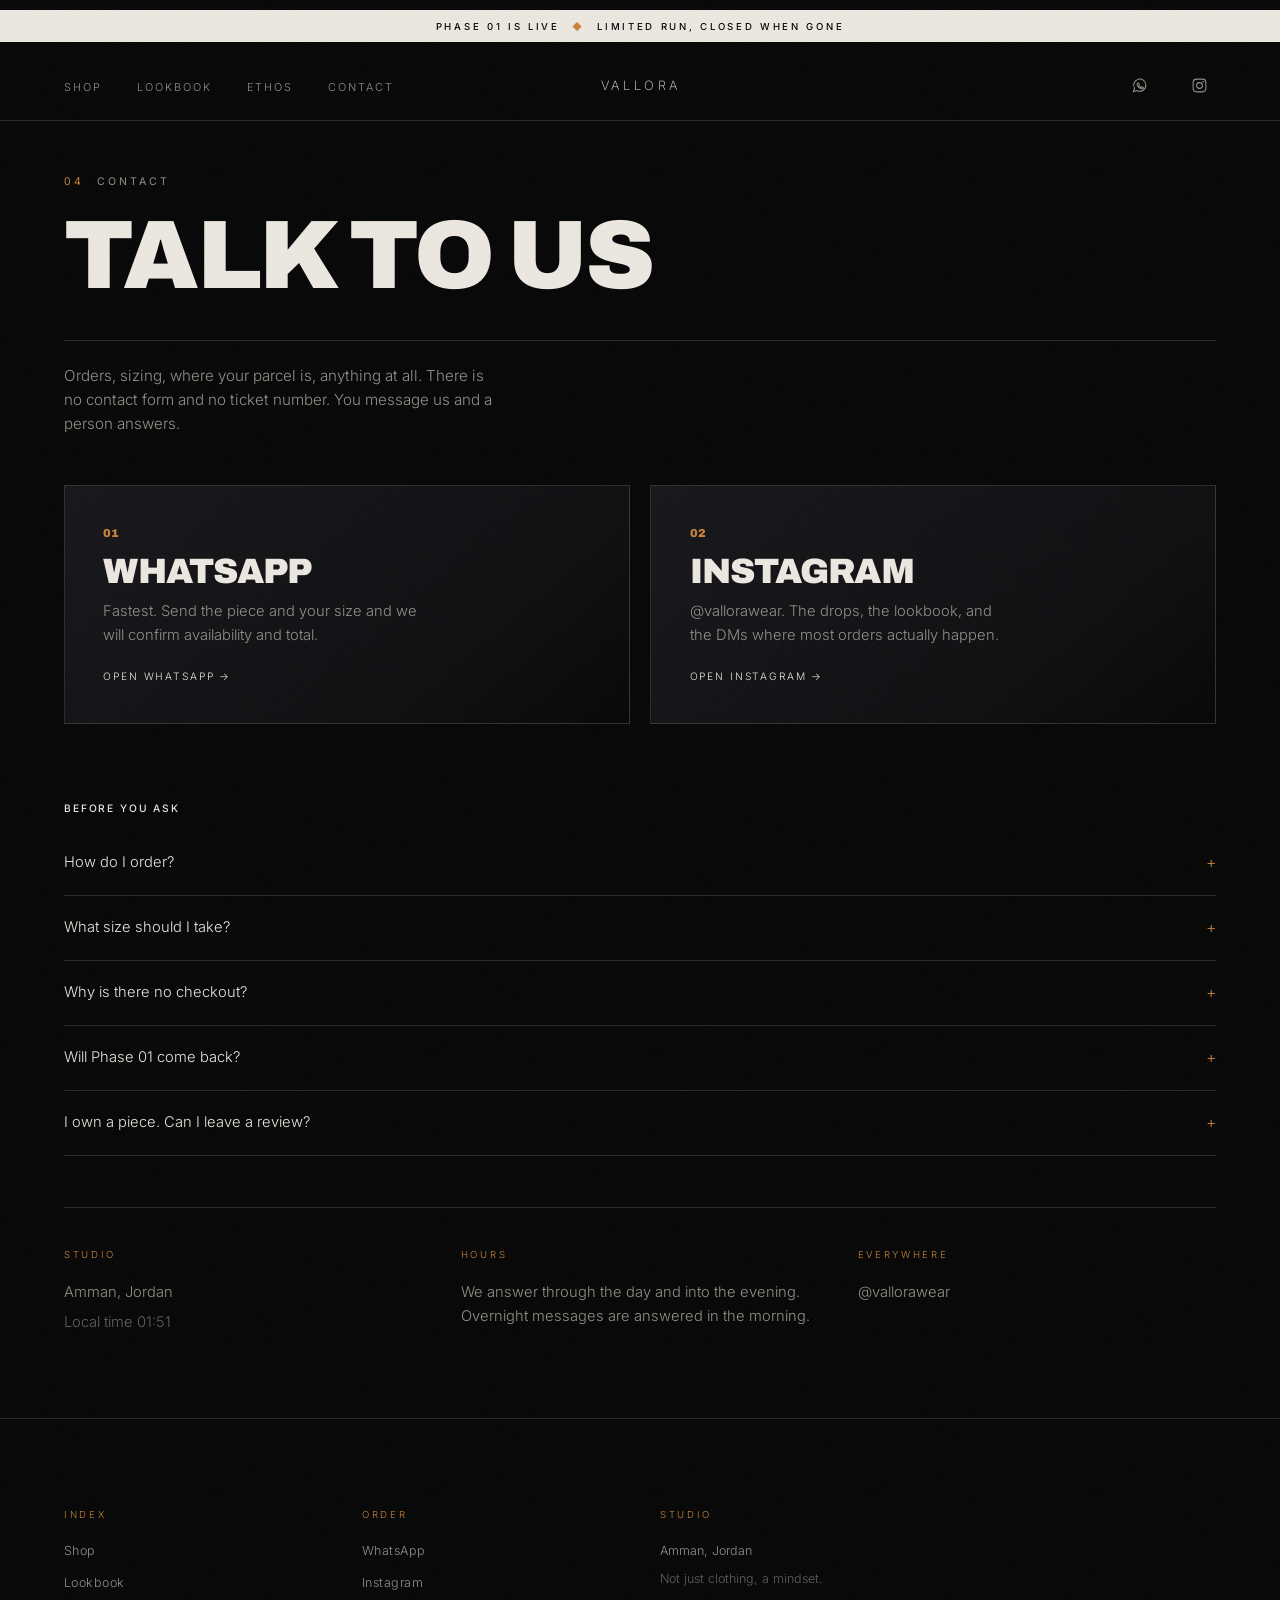
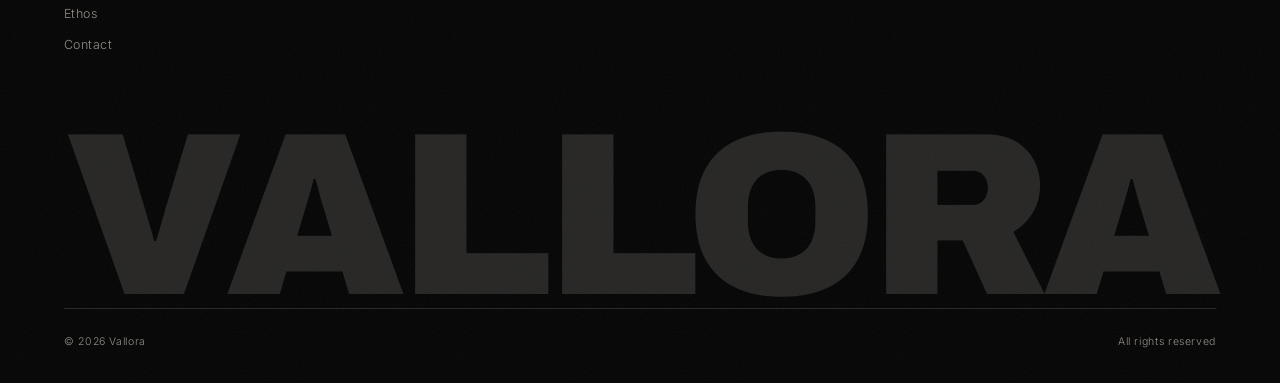
==== contact/index.html @ 32c6dcba "Split the site into pages, and give every piece its own The brief was more than one page, a lookbook" ====
<!DOCTYPE html>
<html lang="en">
<head>
<meta charset="utf-8">
<meta name="viewport" content="width=device-width, initial-scale=1">
<title>Contact . VALLORA</title>
<meta name="description" content="Orders, sizing, anything at all. WhatsApp or Instagram, and there is a person on the other end.">
<meta name="theme-color" content="#060606">
<meta property="og:title" content="Contact . VALLORA">

<link rel="icon" href="../assets/img/vallora-00.jpg">
<link rel="preconnect" href="https://fonts.googleapis.com">
<link rel="preconnect" href="https://fonts.gstatic.com" crossorigin>
<link href="https://fonts.googleapis.com/css2?family=Archivo:wght@500;700;900&family=Inter:wght@200;300;400;500&display=swap" rel="stylesheet">
<link rel="stylesheet" href="../assets/css/style.css">

<script>
  document.documentElement.className += ' js';
  setTimeout(function () {
    if (!window.__valloraReady) {
      document.documentElement.className =
        document.documentElement.className.replace(/\bjs\b/, '');
    }
  }, 3000);
</script>
</head>
<body>

<a class="skip" href="#main">Skip to content</a>

<div class="grain" aria-hidden="true"></div>
<div class="progress" aria-hidden="true"><span></span></div>

<div class="cursor" aria-hidden="true">
  <div class="cursor__ring"><span class="cursor__label"></span></div>
  <div class="cursor__dot"></div>
</div>

<div class="top top--solid" id="top-bar">
  <p class="bar">Phase 01 is live <i>&#9670;</i> Limited run, closed when gone</p>

  <header class="nav">
    <div class="nav__inner">
      <button class="burger" id="burger" aria-label="Menu" aria-expanded="false" aria-controls="mobileMenu">
        <span></span><span></span>
      </button>

      <nav class="nav__links" aria-label="Primary">
        <a href="../shop/"><span>Shop</span></a>
        <a href="../lookbook/"><span>Lookbook</span></a>
        <a href="../ethos/"><span>Ethos</span></a>
        <a href="./"><span>Contact</span></a>
      </nav>

      <a class="wordmark wordmark--sm nav__brand" href="../" aria-label="Vallora home">VALLORA</a>

      <div class="nav__side">
        <a class="nav__ico" href="https://wa.me/000000000000" target="_blank" rel="noopener" aria-label="WhatsApp">
          <svg viewBox="0 0 24 24" aria-hidden="true"><path d="M21 11.6a8.6 8.6 0 0 1-12.7 7.5L3.4 20.6l1.6-4.8A8.6 8.6 0 1 1 21 11.6Z"/><path d="M8.9 9.3c.3-.7.6-.7.9-.7h.5c.2 0 .5 0 .7.5l.7 1.6c.1.2.1.4 0 .6l-.4.5c-.1.2-.2.3 0 .6a6 6 0 0 0 2.6 2.2c.3.1.4 0 .6-.1l.6-.7c.2-.2.4-.1.6 0l1.4.8c.2.1.3.2.3.4 0 .5-.3 1.2-1.1 1.5-.8.3-1.7.2-3.2-.5a9.2 9.2 0 0 1-3.9-3.8c-.6-1.1-.6-2.2-.3-2.9Z"/></svg>
        </a>
        <a class="nav__ico" href="https://www.instagram.com/vallorawear/" target="_blank" rel="noopener" aria-label="Instagram">
          <svg viewBox="0 0 24 24" aria-hidden="true"><rect x="3" y="3" width="18" height="18" rx="5"/><circle cx="12" cy="12" r="4.1"/><circle cx="17.2" cy="6.8" r="1.1" fill="currentColor" stroke="none"/></svg>
        </a>
      </div>
    </div>
  </header>
</div>

<div class="mobile-menu" id="mobileMenu" hidden>
  <nav aria-label="Mobile">
    <a href="../shop/"><em>01</em> Shop</a>
    <a href="../lookbook/"><em>02</em> Lookbook</a>
    <a href="../ethos/"><em>03</em> Ethos</a>
    <a href="./"><em>04</em> Contact</a>
    <a class="mobile-menu__cta" href="https://www.instagram.com/vallorawear/" target="_blank" rel="noopener">DM to order</a>
  </nav>
</div>

<main id="main" class="page">
  <div class="wrap">
    <header class="page-head">
      <p class="eyebrow reveal"><span class="idx">04</span> Contact</p>
      <h1 class="display" data-split="lines">TALK TO US</h1>
      <div class="page-head__meta">
        <p class="reveal" data-delay="2">Orders, sizing, where your parcel is, anything at all.
          There is no contact form and no ticket number. You message us and a person
          answers.</p>
      </div>
    </header>

    <!-- TODO: the WhatsApp number is a PLACEHOLDER. Set it once in
         assets/js/config.js and every link on every page picks it up. The
         wa.me/000000000000 written here is the fallback for scripting off. -->
    <div class="channels">
      <a class="channel" href="https://wa.me/000000000000" target="_blank" rel="noopener">
        <span class="channel__no">01</span>
        <h2>WhatsApp</h2>
        <p>Fastest. Send the piece and your size and we will confirm availability
          and total.</p>
        <span class="channel__go">Open WhatsApp</span>
      </a>

      <a class="channel" href="https://www.instagram.com/vallorawear/" target="_blank" rel="noopener">
        <span class="channel__no">02</span>
        <h2>Instagram</h2>
        <p>@vallorawear. The drops, the lookbook, and the DMs where most orders
          actually happen.</p>
        <span class="channel__go">Open Instagram</span>
      </a>
    </div>

    <section class="faq">
      <h2 class="panel__label">Before you ask</h2>

      <details class="faq__item">
        <summary><span>How do I order?</span></summary>
        <div>Pick your piece and size on its page, then tap Order on WhatsApp. The
          message writes itself with the piece and the size in it, so you only have to
          hit send. Instagram DM works exactly as well if that is where you live.</div>
      </details>

      <details class="faq__item">
        <summary><span>What size should I take?</span></summary>
        <div>Everything is cut heavy and oversized, so most people take their normal
          size. Send us your usual size and your height and we will tell you which one
          to take. Measurements are on each piece's page.</div>
      </details>

      <details class="faq__item">
        <summary><span>Why is there no checkout?</span></summary>
        <div>Because the run is small and every order is confirmed by a person. Pricing
          and availability are given over DM until checkout opens.</div>
      </details>

      <details class="faq__item">
        <summary><span>Will Phase 01 come back?</span></summary>
        <div>No. Each phase is closed before the next begins, and closed means closed.
          No restocks and no quiet reprints.</div>
      </details>

      <details class="faq__item">
        <summary><span>I own a piece. Can I leave a review?</span></summary>
        <div>Yes, and we would rather have yours than write our own. Every review on
          this site is a real customer's words. Send your photo and what you think and
          it goes up on that piece's page.</div>
      </details>
    </section>

    <div class="contact__studio">
      <div class="reveal">
        <p class="footer__label">Studio</p>
        <p>Amman, Jordan</p>
        <p class="footer__note footer__note--dim">Local time <span id="clock">--:--</span></p>
      </div>
      <div class="reveal" data-delay="1">
        <p class="footer__label">Hours</p>
        <p>We answer through the day and into the evening. Overnight messages are
          answered in the morning.</p>
      </div>
      <div class="reveal" data-delay="2">
        <p class="footer__label">Everywhere</p>
        <p>@vallorawear</p>
      </div>
    </div>
  </div>
</main>

<footer class="footer">
  <div class="wrap">
    <div class="footer__top">
      <div class="footer__col">
        <p class="footer__label">Index</p>
        <nav class="footer__nav" aria-label="Footer">
          <a href="../shop/">Shop</a>
          <a href="../lookbook/">Lookbook</a>
          <a href="../ethos/">Ethos</a>
          <a href="./">Contact</a>
        </nav>
      </div>
      <div class="footer__col">
        <p class="footer__label">Order</p>
        <nav class="footer__nav" aria-label="Order">
          <a href="https://wa.me/000000000000" target="_blank" rel="noopener">WhatsApp</a>
          <a href="https://www.instagram.com/vallorawear/" target="_blank" rel="noopener">Instagram</a>
        </nav>
      </div>
      <div class="footer__col footer__col--wide">
        <p class="footer__label">Studio</p>
        <p class="footer__note">Amman, Jordan</p>
        <p class="footer__note footer__note--dim">Not just clothing, a mindset.</p>
      </div>
    </div>
  </div>

  <div class="footer__mark" aria-hidden="true"><span>VALLORA</span></div>

  <div class="wrap">
    <p class="footer__legal">
      <span>&copy; <span id="year">2026</span> Vallora</span>
      <span>All rights reserved</span>
    </p>
  </div>
</footer>

<script src="../assets/js/config.js"></script>
<script src="../assets/js/main.js"></script>
</body>
</html>
---- assets/css/style.css ----
/* ============================================================
   VALLORA
   ------------------------------------------------------------
   Two grounds, one system. Everything colour-related reads from
   --fg / --bg / --dim / --line-c, which default to the dark
   brand ground here and are overridden in exactly one place
   (.shop) to flip that block to paper. That is why a button, a
   chip or a table needs no variant to work on either side.
   ============================================================ */

:root{
  --ink:#060606;
  --ink-2:#0e0e10;
  --ink-3:#16161a;
  --paper:#ece8e1;
  --paper-2:#e2ddd4;
  --paper-dim:#948f87;
  --ember:#c8813c;      /* pulled from the golden hour campaign frames */

  /* the theme hooks */
  --bg:var(--ink);
  --fg:var(--paper);
  --dim:var(--paper-dim);
  --line-c:rgba(236,232,225,.15);

  --wrap:1360px;
  --gut:clamp(20px,5vw,68px);

  --track-xl:.42em;
  --track-lg:.28em;
  --track-md:.18em;

  --ease:cubic-bezier(.22,.61,.36,1);
  --ease-mask:cubic-bezier(.76,0,.24,1);
}

*,*::before,*::after{box-sizing:border-box}

html{
  -webkit-text-size-adjust:100%;
  scroll-behavior:smooth;
}

body{
  margin:0;
  background:var(--ink);
  color:var(--paper);
  font-family:"Inter",system-ui,-apple-system,"Segoe UI",Roboto,sans-serif;
  font-weight:300;
  line-height:1.6;
  -webkit-font-smoothing:antialiased;
  overflow-x:hidden;
}

img{display:block;max-width:100%;height:auto}
a{color:inherit;text-decoration:none}
button{font:inherit;color:inherit;background:none;border:0;cursor:pointer}

::selection{background:var(--ember);color:var(--ink)}

.skip{
  position:absolute;left:-9999px;top:0;z-index:500;
  padding:12px 20px;background:var(--paper);color:var(--ink);
}
.skip:focus{left:12px;top:12px}

:focus-visible{outline:2px solid var(--ember);outline-offset:3px}

.wrap{
  width:100%;
  max-width:var(--wrap);
  margin-inline:auto;
  padding-inline:var(--gut);
}

/* ── grain ──────────────────────────────────────────────────
   Sits over everything. Does the heavy lifting of making 640px
   source photography read as film rather than as low res. */

.grain{
  position:fixed;inset:-150%;
  z-index:300;
  pointer-events:none;
  opacity:.05;
  background-image:url("data:image/svg+xml,%3Csvg xmlns='http://www.w3.org/2000/svg' width='220' height='220'%3E%3Cfilter id='n'%3E%3CfeTurbulence type='fractalNoise' baseFrequency='.82' numOctaves='4' stitchTiles='stitch'/%3E%3C/filter%3E%3Crect width='100%25' height='100%25' filter='url(%23n)'/%3E%3C/svg%3E");
  animation:grain 6s steps(6) infinite;
  will-change:transform;
}
@keyframes grain{
  0%{transform:translate(0,0)}
  20%{transform:translate(-6%,3%)}
  40%{transform:translate(4%,-5%)}
  60%{transform:translate(-3%,6%)}
  80%{transform:translate(6%,2%)}
  100%{transform:translate(0,0)}
}

/* ── scroll progress ────────────────────────────────────── */

.progress{
  position:fixed;top:0;left:0;z-index:200;
  width:100%;height:2px;
  pointer-events:none;
}
.progress span{
  display:block;height:100%;width:100%;
  background:var(--ember);
  transform:scaleX(0);
  transform-origin:left;
}

/* ── custom cursor ──────────────────────────────────────── */

.cursor{display:none}

@media (hover:hover) and (pointer:fine){
  .cursor{
    display:block;
    position:fixed;top:0;left:0;z-index:450;
    pointer-events:none;
    mix-blend-mode:difference;
    /* stays invisible until the pointer actually moves, otherwise it parks
       in the middle of the hero on load */
    opacity:0;
    transition:opacity .3s var(--ease);
  }
  .cursor.is-live{opacity:1}
  .cursor__dot,.cursor__ring{
    position:fixed;top:0;left:0;
    border-radius:50%;
    transform:translate(-50%,-50%);
  }
  .cursor__dot{width:5px;height:5px;background:var(--paper)}
  .cursor__ring{
    width:34px;height:34px;
    border:1px solid rgba(236,232,225,.5);
    display:grid;place-items:center;
    transition:width .4s var(--ease),height .4s var(--ease),
               background .4s var(--ease),border-color .4s var(--ease);
  }
  .cursor__label{
    font-size:.5rem;
    letter-spacing:var(--track-md);
    text-transform:uppercase;
    color:var(--ink);
    opacity:0;
    white-space:nowrap;
    transition:opacity .3s var(--ease);
  }
  .cursor.is-hover .cursor__ring{
    width:52px;height:52px;
    background:rgba(236,232,225,.16);
    border-color:transparent;
  }
  .cursor.is-view .cursor__ring{
    width:84px;height:84px;
    background:var(--paper);
    border-color:transparent;
  }
  .cursor.is-view .cursor__label{opacity:1}
  .cursor.is-view .cursor__dot{opacity:0}

  /* the real pointer would fight the custom one */
  .js body,.js a,.js button{cursor:none}
}

/* ── loader ─────────────────────────────────────────────────
   Only ever shown when scripting is alive, and main.js carries a
   hard timeout that lifts it regardless of what the image counter
   reports. A curtain must never be able to stay down. */

.loader{display:none}

.js .loader{
  display:grid;
  position:fixed;inset:0;z-index:400;
  place-content:center;
  justify-items:center;
  gap:1.6rem;
  background:var(--ink);
  transition:clip-path 1.05s var(--ease-mask);
  clip-path:inset(0 0 0 0);
}
.js .loader.is-out{clip-path:inset(0 0 100% 0)}
.js .loader.is-done{display:none}

.loader__mark{
  font-size:clamp(1.1rem,3.4vw,2rem);
  font-weight:200;
  letter-spacing:var(--track-xl);
  text-indent:var(--track-xl);
}
.loader__meta{
  display:flex;
  align-items:baseline;
  gap:2.4rem;
  font-size:.64rem;
  letter-spacing:var(--track-lg);
  text-transform:uppercase;
  color:var(--dim);
}
.loader__pct{
  font-family:"Archivo",sans-serif;
  font-weight:700;
  font-size:.9rem;
  letter-spacing:.06em;
  color:var(--paper);
  font-variant-numeric:tabular-nums;
}
.loader__bar{
  width:min(240px,52vw);height:1px;
  background:var(--line-c);
  overflow:hidden;
}
.loader__bar span{
  display:block;height:100%;width:100%;
  background:var(--paper);
  transform:scaleX(0);
  transform-origin:left;
  transition:transform .35s linear;
}

/* ── type ───────────────────────────────────────────────── */

.wordmark{
  font-weight:200;
  letter-spacing:var(--track-xl);
  text-transform:uppercase;
  margin:0;
  /* letter-spacing leaves a trailing gap after the last glyph, so a centred
     line reads half that gap too far left. compensate by half, not all of it. */
  text-indent:calc(var(--track-xl) / 2);
}
.wordmark--sm{font-size:.8rem;letter-spacing:var(--track-lg);text-indent:calc(var(--track-lg) / 2)}
.wordmark--hero{
  font-size:clamp(2.7rem,12.5vw,10rem);
  line-height:1;
  margin:.14em 0 0;
}

/* the heavy voice: everything the brand states rather than whispers */
.display{
  margin:0;
  font-family:"Archivo",sans-serif;
  font-weight:900;
  font-size:clamp(2.3rem,7.6vw,6.4rem);
  line-height:.94;
  letter-spacing:-.028em;
  text-transform:uppercase;
}
/* the accent needs its own hook: the line splitter wraps the whole heading in
   spans of its own, so a bare `.display span` would paint every line ember */
.display .hl{color:var(--ember)}

/* outline cut, used once so it stays an event */
.display--outline{
  color:transparent;
  -webkit-text-stroke:1px var(--fg);
  paint-order:stroke fill;
}

.eyebrow{
  margin:0 0 1.2rem;
  font-size:.66rem;
  font-weight:400;
  letter-spacing:var(--track-lg);
  text-transform:uppercase;
  color:var(--dim);
}
.idx{color:var(--ember);margin-right:.7em}

.h3{
  margin:0 0 1.2rem;
  font-family:"Archivo",sans-serif;
  font-weight:700;
  font-size:clamp(1.6rem,3.4vw,2.6rem);
  line-height:1.05;
  letter-spacing:-.02em;
  text-transform:uppercase;
}

.lede{
  color:var(--dim);
  font-size:clamp(1rem,1.5vw,1.12rem);
  max-width:46ch;
}

.note{
  margin:.9rem 0 0;
  font-size:.76rem;
  line-height:1.6;
  letter-spacing:.03em;
  color:var(--dim);
}
.note a{border-bottom:1px solid var(--line-c)}
.note a:hover{border-color:var(--ember);color:var(--fg)}

/* underlined text link with a rule that draws in from the left */
.link{
  display:inline-block;
  font-size:.7rem;
  letter-spacing:var(--track-md);
  text-transform:uppercase;
  color:var(--fg);
}
.link span{position:relative;display:inline-block;padding-bottom:.4em}
.link span::after{
  content:"";
  position:absolute;left:0;bottom:0;
  width:100%;height:1px;
  background:currentColor;
  transform:scaleX(0);
  transform-origin:right;
  transition:transform .55s var(--ease-mask);
}
.link:hover span::after{transform:scaleX(1);transform-origin:left}

/* ── buttons ────────────────────────────────────────────── */

.btn{
  position:relative;
  display:inline-flex;
  align-items:center;
  justify-content:center;
  padding:1.05rem 2.3rem;
  border:1px solid var(--fg);
  color:var(--fg);
  font-size:.7rem;
  font-weight:500;
  letter-spacing:var(--track-md);
  text-transform:uppercase;
  overflow:hidden;
  z-index:0;
  transition:color .5s var(--ease),border-color .5s var(--ease);
}
/* wipe fill rather than a flat colour swap */
.btn::before{
  content:"";
  position:absolute;inset:0;z-index:-1;
  background:var(--fg);
  transform:scaleY(0);
  transform-origin:bottom;
  transition:transform .55s var(--ease-mask);
}
.btn:hover{color:var(--bg)}
.btn:hover::before{transform:scaleY(1)}

.btn--solid{background:var(--fg);color:var(--bg)}
.btn--solid::before{background:var(--bg);transform-origin:top}
.btn--solid:hover{color:var(--fg)}
.btn--solid:hover::before{transform:scaleY(1);transform-origin:bottom}

.btn--ghost{border-color:var(--line-c)}
.btn--ghost:hover{border-color:var(--fg)}

.btn--sm{padding:.72rem 1.5rem;font-size:.64rem}

.magnetic{will-change:transform}

/* ── nav ────────────────────────────────────────────────── */

/* The whole top block is one fixed unit, so the nav never has to do layout
   maths to sit under the announcement bar. Scrolling collapses the bar and
   leaves the nav where it already was. */
.top{position:fixed;inset:0 0 auto;z-index:100}

/* announcement bar, collapses out of the way once you start scrolling */
.bar{
  overflow:hidden;
  padding:.6rem var(--gut);
  background:var(--paper);
  color:var(--ink);
  text-align:center;
  font-size:.6rem;
  font-weight:500;
  letter-spacing:var(--track-lg);
  text-transform:uppercase;
}
.bar a{border-bottom:1px solid rgba(6,6,6,.35);padding-bottom:1px}
.bar i{font-style:normal;color:var(--ember);margin-inline:.7em}
.bar{
  height:2rem;
  transition:height .45s var(--ease),opacity .35s var(--ease);
}
.top.is-stuck .bar{height:0;opacity:0;padding-block:0}

.nav{
  transition:background .5s var(--ease),backdrop-filter .5s var(--ease),
             border-color .5s var(--ease);
  border-bottom:1px solid transparent;
}
.top.is-stuck .nav{
  background:rgba(6,6,6,.72);
  backdrop-filter:blur(16px) saturate(1.2);
  -webkit-backdrop-filter:blur(16px) saturate(1.2);
  border-bottom-color:var(--line-c);
}
/* get out of the way on the way down, come back on the way up */
.top.is-hidden{transform:translateY(-101%)}
.top{transition:transform .55s var(--ease)}

/* Inner pages open on a solid nav rather than a transparent one. The landing
   is the only page whose first screen is a photograph for the nav to sit on,
   and over the paper store ground a transparent nav would be invisible. */
/* the .is-stuck rule above carries one more class, so an inner page's nav has
   to match that weight or it goes translucent the moment you scroll */
.top--solid .nav,
.top--solid.is-stuck .nav{
  background:var(--ink);
  backdrop-filter:none;
  -webkit-backdrop-filter:none;
  border-bottom-color:var(--line-c);
}

/* the wordmark is the logo on the landing, so it carries a little more weight
   there than it does as a back-to-home link on an inner page */
.top--home .wordmark--sm{font-size:.95rem}

/* three tracks, so the wordmark is centred on the VIEWPORT and not merely
   placed between two runs of links that happen to differ in width */
.nav__inner{
  max-width:var(--wrap);
  margin-inline:auto;
  padding:1.1rem var(--gut);
  display:grid;
  grid-template-columns:1fr auto 1fr;
  align-items:center;
  gap:1.5rem;
}
.nav__brand{justify-self:center;grid-column:2}

.nav__links{
  grid-column:1;
  display:flex;
  gap:2.2rem;
}
.nav__side{
  grid-column:3;
  justify-self:end;
  display:flex;
  align-items:center;
  gap:1.6rem;
}
.nav__links a{
  display:block;
  height:1.25em;
  overflow:hidden;
  font-size:.68rem;
  letter-spacing:var(--track-md);
  text-transform:uppercase;
  color:var(--dim);
}
/* label rolls up and is replaced by a copy of itself */
.nav__links a span{
  display:block;
  transition:transform .5s var(--ease-mask);
}
.nav__links a span::after{
  content:attr(data-label);
  position:absolute;
  left:0;top:100%;
  color:var(--paper);
}
.nav__links a:hover span{transform:translateY(-100%)}

.nav__cta{
  display:inline-flex;
  align-items:center;
  gap:.6em;
  font-size:.66rem;
  letter-spacing:var(--track-md);
  text-transform:uppercase;
  color:var(--paper);
  white-space:nowrap;
  will-change:transform;
}
/* icon links: the reference puts account and bag here, this brand has no cart,
   so the two real order channels take that slot instead */
.nav__ico{
  display:grid;place-items:center;
  width:34px;height:34px;
  color:var(--dim);
  transition:color .35s var(--ease);
}
.nav__ico:hover{color:var(--paper)}
.nav__ico svg{width:17px;height:17px;fill:none;stroke:currentColor;stroke-width:1.5}
.nav__dot{
  width:6px;height:6px;
  border-radius:50%;
  background:var(--ember);
  animation:pulse 2.6s var(--ease) infinite;
}
@keyframes pulse{
  0%,100%{opacity:1;transform:scale(1)}
  50%{opacity:.35;transform:scale(.8)}
}

.burger{
  display:none;
  width:34px;height:34px;
  margin-left:auto;
  position:relative;
}
.burger span{
  position:absolute;left:6px;
  width:22px;height:1px;
  background:var(--paper);
  transition:transform .4s var(--ease),opacity .3s var(--ease);
}
.burger span:nth-child(1){top:14px}
.burger span:nth-child(2){top:20px}
.burger[aria-expanded="true"] span:nth-child(1){transform:translateY(3px) rotate(45deg)}
.burger[aria-expanded="true"] span:nth-child(2){transform:translateY(-3px) rotate(-45deg)}

.mobile-menu{
  position:fixed;inset:0;z-index:95;
  background:var(--ink);
  display:grid;place-items:center;
  opacity:0;
  transition:opacity .4s var(--ease);
}
.mobile-menu.is-open{opacity:1}
.mobile-menu nav{
  display:flex;flex-direction:column;
  gap:1.6rem;
  width:min(420px,80vw);
}
.mobile-menu a{
  display:flex;
  align-items:baseline;
  gap:1rem;
  font-family:"Archivo",sans-serif;
  font-weight:700;
  font-size:1.7rem;
  letter-spacing:-.01em;
  text-transform:uppercase;
}
.mobile-menu a em{
  font-family:"Inter",sans-serif;
  font-style:normal;
  font-weight:300;
  font-size:.62rem;
  letter-spacing:var(--track-md);
  color:var(--ember);
}
.mobile-menu__cta{
  margin-top:1.4rem;
  padding:1rem 0;
  border-top:1px solid var(--line-c);
  font-size:.72rem !important;
  font-family:"Inter",sans-serif !important;
  font-weight:400 !important;
  letter-spacing:var(--track-md) !important;
  color:var(--dim);
}

/* ── hero ───────────────────────────────────────────────── */

/* The landing, following the client's reference: one full-bleed campaign
   frame, the drop title low in it, and exactly two doors in. The copy is
   anchored to the bottom third rather than centred, which is what leaves the
   photograph room to be the subject. */
.hero{
  position:relative;
  min-height:100svh;
  display:grid;
  align-content:end;
  justify-items:center;
  text-align:center;
  padding:9rem var(--gut) clamp(4.5rem,13vh,8rem);
  overflow:hidden;
  /* if a photo fails to load the gradient still reads as intentional */
  background:radial-gradient(120% 80% at 50% 0%,#1b1611 0%,var(--ink) 62%);
}

/* the one move made on the photography: it opens from a centre column to full
   bleed when the loader lifts. a mask, never a filter. */
.hero__mask{position:absolute;inset:0;overflow:hidden}
.js .hero__mask{
  clip-path:inset(0 32% 0 32%);
  transition:clip-path 1.5s var(--ease-mask);
}
.js .hero__mask.is-open{clip-path:inset(0 0 0 0)}

.hero__media{position:absolute;inset:-12% 0;will-change:transform}

.hero__slide{
  position:absolute;inset:0;
  opacity:0;
  transition:opacity 2.4s var(--ease);
}
.hero__slide.is-on{opacity:1}
.hero__slide img{
  width:100%;height:100%;
  object-fit:cover;
  object-position:center 38%;
  /* opacity only, and only so the hero copy stays legible over it */
  opacity:.52;
  transform:scale(1.09);
  animation:heroDrift 28s var(--ease) forwards;
}
@keyframes heroDrift{to{transform:scale(1)}}

.hero__scrim{
  position:absolute;inset:0;
  background:
    linear-gradient(to bottom,rgba(6,6,6,.7) 0%,rgba(6,6,6,.3) 40%,var(--ink) 97%),
    radial-gradient(70% 60% at 50% 45%,transparent 0%,rgba(6,6,6,.55) 100%);
}

/* the wordmark is sized against the viewport, not a text column, so the body
   is unconstrained and the prose inside carries its own measure */
.hero__body{position:relative;z-index:2;width:100%}

.hero__eyebrow{
  margin:0;
  font-size:.66rem;
  letter-spacing:var(--track-lg);
  text-transform:uppercase;
  color:var(--dim);
}

.hero__rule{
  width:min(360px,52vw);
  height:1px;
  margin:1.9rem auto 1.5rem;
  background:var(--line-c);
  overflow:hidden;
}
.hero__rule span{
  display:block;height:100%;width:100%;
  background:var(--ember);
  transform:scaleX(0);
  transform-origin:left;
  animation:ruleIn 1.4s var(--ease-mask) 1.1s forwards;
}
@keyframes ruleIn{to{transform:scaleX(1)}}

.hero__drop{
  margin:0 auto 1.8rem;
  font-family:"Archivo",sans-serif;
  font-size:clamp(.86rem,2.1vw,1.25rem);
  font-weight:700;
  letter-spacing:var(--track-lg);
  text-transform:uppercase;
  color:var(--paper);
}

/* side by side, and they stay side by side on a phone: the reference puts
   both doors on one line and that is the whole shape of the landing */
.hero__actions{
  display:flex;
  gap:.9rem;
  justify-content:center;
}
.hero__actions .btn{min-width:clamp(8rem,26vw,11rem)}

.hero__foot{
  position:absolute;
  left:0;right:0;bottom:1.6rem;
  z-index:2;
  padding-inline:var(--gut);
  display:flex;
  align-items:center;
  justify-content:space-between;
  gap:1rem;
}
.hero__coord{
  font-size:.6rem;
  letter-spacing:var(--track-md);
  text-transform:uppercase;
  color:var(--dim);
}

.hero__scroll{width:1px;height:40px;overflow:hidden;flex:none}
.hero__scroll-line{
  display:block;width:1px;height:100%;
  background:var(--paper-dim);
  animation:scrollLine 2.4s var(--ease) infinite;
}
@keyframes scrollLine{
  0%{transform:translateY(-100%)}
  60%,100%{transform:translateY(100%)}
}

/* ── ticker ─────────────────────────────────────────────── */

.marquee{
  border-block:1px solid var(--line-c);
  padding:1.15rem 0;
  overflow:hidden;
  white-space:nowrap;
  background:var(--ink);
}
.marquee__track{
  display:inline-flex;
  align-items:center;
  gap:2.6rem;
  padding-left:2.6rem;
  will-change:transform;
}
.marquee span{
  font-family:"Archivo",sans-serif;
  font-size:.76rem;
  font-weight:700;
  letter-spacing:var(--track-lg);
  text-transform:uppercase;
  color:var(--dim);
}
.marquee i{color:var(--ember);font-size:.5rem;font-style:normal}

/* drifts on CSS alone; main.js switches this off only once it takes over, so a
   failed script leaves a moving ticker rather than a dead one */
.marquee__track{animation:slide 40s linear infinite}
@keyframes slide{to{transform:translateX(-50%)}}

/* ── manifesto ──────────────────────────────────────────── */

.manifesto{padding:clamp(5rem,13vw,10rem) 0 clamp(4rem,10vw,7rem)}

.manifesto__text{
  margin:0;
  max-width:26ch;
  font-family:"Archivo",sans-serif;
  font-weight:500;
  font-size:clamp(1.35rem,3.5vw,2.6rem);
  line-height:1.16;
  letter-spacing:-.02em;
  text-transform:uppercase;
}
/* the word-by-word light-up only exists when the scroll loop is alive */
.js .manifesto__text .w{
  color:rgba(236,232,225,.2);
  transition:color .45s var(--ease);
}
.js .manifesto__text .w.is-lit{color:var(--paper)}

.manifesto__meta{
  margin-top:clamp(2.5rem,5vw,3.5rem);
  padding-top:1.4rem;
  border-top:1px solid var(--line-c);
  display:flex;
  justify-content:space-between;
  gap:1rem;
  font-size:.66rem;
  letter-spacing:var(--track-md);
  text-transform:uppercase;
  color:var(--dim);
}

/* ============================================================
   SHOP  ·  the inverted block
   ============================================================ */

.shop{
  --bg:var(--paper);
  --fg:var(--ink);
  --dim:#6d675e;
  --line-c:rgba(6,6,6,.16);
  background:var(--bg);
  color:var(--fg);
  padding:clamp(4.5rem,11vw,8.5rem) 0 clamp(5rem,12vw,9rem);
}
.shop ::selection{background:var(--ink);color:var(--paper)}

.shop__head{margin-bottom:clamp(2.6rem,5vw,4.2rem)}

.shop__headmeta{
  margin-top:clamp(1.8rem,3vw,2.6rem);
  padding-top:1.5rem;
  border-top:1px solid var(--line-c);
  display:flex;
  align-items:baseline;
  justify-content:space-between;
  gap:2rem;
}
.shop__headmeta p{margin:0;max-width:44ch;font-size:.92rem;color:var(--dim)}
.shop__count{
  flex:none;
  font-size:.66rem !important;
  letter-spacing:var(--track-md);
  text-transform:uppercase;
}
.shop__count em{
  font-family:"Archivo",sans-serif;
  font-style:normal;
  font-weight:900;
  font-size:1.5rem;
  letter-spacing:-.02em;
  color:var(--fg);
  margin-right:.4em;
}

.shop__grid{
  display:grid;
  grid-template-columns:repeat(4,1fr);
  gap:clamp(2rem,3vw,2.6rem) clamp(1rem,1.8vw,1.6rem);
  align-items:start;
}

/* ── product card ───────────────────────────────────────── */

.card{position:relative}

.card__media{
  position:relative;
  display:block;
  aspect-ratio:4/5;
  overflow:hidden;
  background:linear-gradient(150deg,#d8d3c9,#c9c3b8);
}
.card__img{
  position:absolute;inset:0;
  width:100%;height:100%;
  object-fit:cover;
  transition:transform 1.3s var(--ease),opacity .7s var(--ease);
}
/* second frame crossfades under the pointer, the standard store tell that a
   card has more than one photo behind it */
.card__img--alt{opacity:0}
.card__media:hover .card__img{transform:scale(1.06)}
.card__media:hover .card__img--alt{opacity:1}

.card__badge{
  position:absolute;top:0;left:0;z-index:2;
  padding:.5rem .8rem;
  background:var(--ink);
  color:var(--paper);
  font-size:.56rem;
  font-weight:500;
  letter-spacing:var(--track-md);
  text-transform:uppercase;
}
.card__badge--tbc{background:transparent;color:var(--ink);border:1px dashed rgba(6,6,6,.45)}

.card__no{
  position:absolute;top:.55rem;right:.8rem;z-index:2;
  font-family:"Archivo",sans-serif;
  font-weight:900;
  font-size:.8rem;
  letter-spacing:-.02em;
  color:rgba(255,255,255,.85);
  mix-blend-mode:difference;
}

/* quick look is an enhancement: no scripting, no button, the native
   <details> under the card carries the same content */
.card__open{
  position:absolute;left:0;right:0;bottom:0;z-index:2;
  display:none;
  padding:.95rem 1rem;
  background:var(--ink);
  color:var(--paper);
  font-size:.62rem;
  font-weight:500;
  letter-spacing:var(--track-md);
  text-transform:uppercase;
  transform:translateY(100%);
  transition:transform .45s var(--ease-mask);
}
.js .card__open{display:block}
.card__media:hover .card__open,
.card__open:focus-visible{transform:none}

.card__row{
  display:flex;
  justify-content:space-between;
  align-items:baseline;
  gap:1rem;
  margin-top:1.1rem;
}
.card__name{
  margin:0;
  font-size:.74rem;
  font-weight:500;
  letter-spacing:var(--track-md);
  text-transform:uppercase;
}
.card__name em{font-style:normal;color:var(--dim)}
.card__price{
  margin:0;
  flex:none;
  font-size:.66rem;
  letter-spacing:.06em;
  text-transform:uppercase;
  color:var(--dim);
}
.card__sub{
  margin:.45rem 0 0;
  font-size:.76rem;
  color:var(--dim);
}
.card__name a:hover{color:var(--ember)}

/* sizing help block under the shop grid */
.shop__foot{
  display:grid;
  grid-template-columns:1.2fr .8fr;
  align-items:center;
  gap:clamp(1.5rem,3vw,3rem);
  margin-top:clamp(3rem,6vw,5rem);
  padding-top:clamp(2rem,4vw,3rem);
  border-top:1px solid var(--line-c);
}
.shop__foot p{margin:0;max-width:42ch;font-size:.92rem;color:var(--dim)}
.shop__footcta{display:flex;flex-wrap:wrap;gap:.7rem;justify-content:flex-end}

.shop__more{margin:clamp(2.2rem,4vw,3rem) 0 0}

/* the three-up ethos summary on the landing. the long version, with the
   sticky stack, is the /ethos/ page. */
.brief{
  display:grid;
  grid-template-columns:repeat(3,1fr);
  gap:clamp(1.6rem,3vw,3rem);
  padding-top:clamp(1.5rem,3vw,2.5rem);
  border-top:1px solid var(--line-c);
}
.brief__no{
  display:block;
  margin-bottom:.9rem;
  font-family:"Archivo",sans-serif;
  font-weight:900;
  font-size:.72rem;
  color:var(--ember);
}
.brief__col h3{
  margin:0 0 .6rem;
  font-family:"Archivo",sans-serif;
  font-weight:700;
  font-size:clamp(1rem,1.7vw,1.25rem);
  letter-spacing:-.01em;
  text-transform:uppercase;
}
.brief__col p{margin:0;font-size:.9rem;color:var(--dim)}

/* placeholder cards: dashed, per the repo convention, so they cannot ship
   unnoticed with invented names on them */
.card--tbc .card__media{outline:1px dashed rgba(6,6,6,.4);outline-offset:-1px}
.card--tbc .card__img{opacity:.55;filter:grayscale(1)}
.card--tbc .card__media:hover .card__img{opacity:.7}
.card--tbc .card__name{color:var(--dim)}

/* native <details>, the no-JS path. main.js hides these and routes the same
   nodes into the overlay instead. */
.js .card__more{display:none}
.card__more{margin-top:1rem;border-top:1px solid var(--line-c)}
.card__more summary{
  list-style:none;
  cursor:pointer;
  padding:.9rem 0;
  font-size:.64rem;
  letter-spacing:var(--track-md);
  text-transform:uppercase;
  color:var(--dim);
}
.card__more summary::-webkit-details-marker{display:none}

/* ── product panel (shared by <details> and the overlay) ── */

.panel{padding:.4rem 0 1.6rem}

.panel__label{
  margin:2rem 0 .9rem;
  font-size:.64rem;
  font-weight:500;
  letter-spacing:var(--track-md);
  text-transform:uppercase;
  color:var(--fg);
}
.panel__label:first-child{margin-top:0}
.panel__label em{font-style:normal;font-weight:300;color:var(--dim);text-transform:none;letter-spacing:.02em}

.panel__sizes .note{margin-top:.8rem}

.chips{display:flex;flex-wrap:wrap;gap:.5rem}
.chip{
  min-width:3.2rem;
  padding:.7rem .9rem;
  border:1px solid var(--line-c);
  font-size:.68rem;
  font-weight:500;
  letter-spacing:.06em;
  text-transform:uppercase;
  color:var(--fg);
  transition:background .35s var(--ease),color .35s var(--ease),border-color .35s var(--ease);
}
.chip:hover{border-color:var(--fg)}
.chip.is-on{background:var(--fg);color:var(--bg);border-color:var(--fg)}

.panel__actions{
  margin-top:1.6rem;
  display:flex;
  flex-wrap:wrap;
  gap:.7rem;
}
/* the order label must never wrap: "Order on WhatsApp" breaking across two
   lines is the difference between a store and a draft */
.panel__actions .btn{flex:1 1 11rem;padding-inline:1.3rem;white-space:nowrap}

.specs{margin:0;padding:0;border-top:1px solid var(--line-c)}
.specs>div{
  display:flex;
  justify-content:space-between;
  gap:1.5rem;
  padding:.85rem 0;
  border-bottom:1px solid var(--line-c);
}
.specs dt{
  font-size:.64rem;
  letter-spacing:var(--track-md);
  text-transform:uppercase;
  color:var(--dim);
}
.specs dd{margin:0;font-size:.86rem;text-align:right}

.sizes{width:100%;border-collapse:collapse;font-size:.82rem}
.sizes th{
  font-size:.6rem;
  font-weight:400;
  letter-spacing:var(--track-md);
  text-transform:uppercase;
  color:var(--dim);
  text-align:left;
  padding:.5rem .6rem;
  border-bottom:1px solid var(--line-c);
}
.sizes td{padding:.55rem .6rem;border-bottom:1px solid var(--line-c)}
/* measurements are unconfirmed: dashed flag, same convention as the quotes */
.sizes.is-placeholder{border:1px dashed var(--line-c);opacity:.8}

.care{margin:0;padding:0;list-style:none}
.care li{
  position:relative;
  padding:.55rem 0 .55rem 1.2rem;
  font-size:.85rem;
  color:var(--dim);
  border-bottom:1px solid var(--line-c);
}
.care li::before{
  content:"";
  position:absolute;left:0;top:1.05em;
  width:4px;height:4px;
  background:var(--ember);
}

body.is-locked{overflow:hidden}

/* ============================================================
   inner pages
   Every page except the landing opens under a solid nav and a
   page head, so the top of a page always tells you where you are.
   ============================================================ */

/* clears the fixed top block. constant, because the announcement bar
   collapsing on scroll must not shift the page under the reader. */
.page{padding-top:6.4rem}

.page-head{padding:clamp(2.5rem,6vw,4.5rem) 0 clamp(2rem,4vw,3rem)}
.page-head .display{margin-top:.4rem}
.page-head__meta{
  margin:clamp(1.6rem,3vw,2.4rem) 0 0;
  padding-top:1.4rem;
  border-top:1px solid var(--line-c);
  display:flex;
  align-items:baseline;
  justify-content:space-between;
  gap:2rem;
  flex-wrap:wrap;
}
.page-head__meta p{margin:0;max-width:48ch;font-size:.95rem;color:var(--dim)}
.page-head__count{
  flex:none;
  font-size:.64rem;
  letter-spacing:var(--track-md);
  text-transform:uppercase;
  color:var(--dim);
}
.page-head__count em{
  font-family:"Archivo",sans-serif;
  font-style:normal;
  font-weight:900;
  font-size:1.5rem;
  letter-spacing:-.02em;
  color:var(--fg);
  margin-right:.4em;
}

/* the paper ground is the store: /shop/ and every product page */
.store{
  --bg:var(--paper);
  --fg:var(--ink);
  --dim:#6d675e;
  --line-c:rgba(6,6,6,.16);
  background:var(--bg);
  color:var(--fg);
}
.store ::selection{background:var(--ink);color:var(--paper)}

.crumbs{
  display:flex;
  align-items:center;
  gap:.7rem;
  font-size:.62rem;
  letter-spacing:var(--track-md);
  text-transform:uppercase;
  color:var(--dim);
}
.crumbs a:hover{color:var(--fg)}
.crumbs i{font-style:normal;opacity:.5}

/* ============================================================
   product page
   ============================================================ */

.pdp{padding-bottom:clamp(3rem,7vw,5rem)}

.pdp__grid{
  display:grid;
  grid-template-columns:1.12fr .88fr;
  gap:clamp(2rem,4vw,4rem);
  align-items:start;
  padding-top:clamp(1.5rem,3vw,2.5rem);
}

.pdp__media{display:grid;gap:clamp(.5rem,1vw,.9rem)}
.pdp__shot{
  margin:0;
  position:relative;
  aspect-ratio:4/5;
  overflow:hidden;
  background:linear-gradient(150deg,#d8d3c9,#c9c3b8);
}
.pdp__shot img{width:100%;height:100%;object-fit:cover}
.pdp__shot--wide{aspect-ratio:4/3}

/* the buying column follows you down the photographs */
.pdp__panel{position:sticky;top:7rem}

.pdp__eyebrow{
  margin:0 0 .9rem;
  font-size:.6rem;
  letter-spacing:var(--track-lg);
  text-transform:uppercase;
  color:var(--ember);
}
.pdp__name{
  margin:0;
  font-family:"Archivo",sans-serif;
  font-weight:900;
  font-size:clamp(1.7rem,3.4vw,2.7rem);
  line-height:.98;
  letter-spacing:-.028em;
  text-transform:uppercase;
}
.pdp__name em{font-style:normal;color:var(--dim)}
.pdp__price{
  margin:.9rem 0 1.8rem;
  padding-bottom:1.6rem;
  border-bottom:1px solid var(--line-c);
  font-size:.72rem;
  letter-spacing:var(--track-md);
  text-transform:uppercase;
  color:var(--dim);
}
.pdp__lede{margin:0 0 1.8rem;font-size:.95rem;color:var(--dim);max-width:44ch}

/* the unreleased pieces. dashed everywhere, per the repo convention that a
   placeholder must never be able to read as a finished product. */
.pdp__shot--tbc{outline:1px dashed var(--line-c);outline-offset:-1px}
.pdp__shot--tbc img{filter:grayscale(1);opacity:.55}
.pdp__shot--tbc figcaption{
  position:absolute;left:0;bottom:0;
  padding:.5rem .8rem;
  background:var(--bg);
  font-size:.58rem;
  letter-spacing:var(--track-md);
  text-transform:uppercase;
  color:var(--dim);
}
.specs--tbc dd{color:var(--dim)}
.tbc-note{
  margin:0 0 1.8rem;
  padding:1.1rem 1.2rem;
  border:1px dashed var(--line-c);
}
.tbc-note p{margin:0;font-size:.86rem;color:var(--dim)}

/* the long-form blocks under the two columns */
.pdp__detail{
  display:grid;
  grid-template-columns:repeat(2,1fr);
  gap:clamp(2rem,4vw,3.5rem);
  margin-top:clamp(3rem,6vw,5rem);
  padding-top:clamp(2rem,4vw,3rem);
  border-top:1px solid var(--line-c);
}

/* ── reviews ────────────────────────────────────────────── */

.reviews{
  margin-top:clamp(3rem,6vw,5rem);
  padding-top:clamp(2rem,4vw,3rem);
  border-top:1px solid var(--line-c);
}
.reviews__head{
  display:flex;
  align-items:baseline;
  justify-content:space-between;
  gap:1.5rem;
  flex-wrap:wrap;
  margin-bottom:1.8rem;
}
.reviews__head h2{
  margin:0;
  font-family:"Archivo",sans-serif;
  font-weight:900;
  font-size:clamp(1.4rem,2.6vw,2rem);
  letter-spacing:-.02em;
  text-transform:uppercase;
}
.reviews__grid{
  display:grid;
  grid-template-columns:repeat(auto-fill,minmax(min(100%,20rem),1fr));
  gap:clamp(.8rem,1.6vw,1.2rem);
}

.review{
  margin:0;
  padding:1.5rem 1.4rem;
  border:1px solid var(--line-c);
  background:rgba(0,0,0,.02);
}
.review blockquote{margin:0 0 1.1rem;font-size:.95rem;line-height:1.55}
.review figcaption{
  font-size:.62rem;
  letter-spacing:var(--track-md);
  text-transform:uppercase;
  color:var(--dim);
}
.review__stars{
  display:block;
  margin-bottom:.8rem;
  font-size:.75rem;
  letter-spacing:.25em;
  color:var(--ember);
}
.review__stars span{opacity:.28}

/* the empty state is not an error: a drop with no reviews yet should say so
   and then ask, rather than showing a blank rectangle */
.reviews__empty{
  padding:1.8rem 1.5rem;
  border:1px dashed var(--line-c);
  font-size:.9rem;
  color:var(--dim);
}

.rform{
  margin-top:clamp(1.6rem,3vw,2.4rem);
  padding:clamp(1.4rem,2.6vw,2rem);
  border:1px solid var(--line-c);
}
.rform h3{
  margin:0 0 1.3rem;
  font-size:.66rem;
  font-weight:500;
  letter-spacing:var(--track-md);
  text-transform:uppercase;
}
.rform__row{
  display:grid;
  grid-template-columns:repeat(3,1fr);
  gap:.8rem;
  margin-bottom:.8rem;
}
.rform label{
  display:block;
  margin-bottom:.4rem;
  font-size:.58rem;
  letter-spacing:var(--track-md);
  text-transform:uppercase;
  color:var(--dim);
}
.rform input,.rform select,.rform textarea{
  width:100%;
  padding:.75rem .8rem;
  border:1px solid var(--line-c);
  background:transparent;
  color:var(--fg);
  font:inherit;
  font-size:.88rem;
  border-radius:0;
  transition:border-color .3s var(--ease);
}
.rform input:focus,.rform select:focus,.rform textarea:focus{
  outline:none;
  border-color:var(--fg);
}
.rform textarea{min-height:7rem;resize:vertical}
.rform__foot{
  margin-top:1.1rem;
  display:flex;
  align-items:center;
  justify-content:space-between;
  gap:1rem;
  flex-wrap:wrap;
}
.rform__note{margin:0;font-size:.72rem;color:var(--dim);max-width:34ch}
.rform__msg{
  margin:1rem 0 0;
  padding:.9rem 1rem;
  border-left:2px solid var(--ember);
  font-size:.85rem;
  color:var(--dim);
}
.rform__msg[hidden]{display:none}
.rform button[disabled]{opacity:.5;cursor:default}

/* Shown instead of the form until config.js has the Supabase values. The
   route to leave a review still has to exist while the backend does not. */
.rform--offline{border-style:dashed}
/* the buttons grow to fill their row, and this row is the full page width, so
   without a cap they read as two enormous slabs */
.rform--offline .panel__actions{margin-top:1.3rem;max-width:38rem}
.rform--offline .rform__note{max-width:52ch}

/* the honeypot must be gone for people and present for bots, so it is moved
   off screen rather than display:none, which some bots skip */
.rform__hp{position:absolute;left:-9999px;width:1px;height:1px;overflow:hidden}

.pdp__next{
  display:flex;
  justify-content:space-between;
  gap:1.5rem;
  flex-wrap:wrap;
  margin-top:clamp(2.5rem,5vw,4rem);
  padding-top:1.6rem;
  border-top:1px solid var(--line-c);
}

/* ============================================================
   lookbook page
   Vertical editorial scroll. Every frame carries one line of
   brand meaning, bottom left, always visible.
   ============================================================ */

.lb{display:grid;gap:clamp(.6rem,1.4vw,1.2rem);padding-bottom:clamp(3rem,7vw,6rem)}

.lb__frame{
  margin:0;
  position:relative;
  overflow:hidden;
  background:linear-gradient(150deg,var(--ink-3),var(--ink-2));
}
.lb__frame img{
  width:100%;height:100%;
  object-fit:cover;
  transition:transform 1.4s var(--ease);
}
.lb__frame:hover img{transform:scale(1.03)}

/* three shapes, so a long scroll of one aspect ratio never sets in */
.lb__frame--tall{aspect-ratio:4/5}
.lb__frame--wide{aspect-ratio:16/9}
.lb__frame--full{aspect-ratio:3/2}

.lb__row{display:grid;grid-template-columns:1fr 1fr;gap:clamp(.6rem,1.4vw,1.2rem)}

.lb__cap{
  position:absolute;
  left:0;right:0;bottom:0;
  padding:4rem clamp(1.2rem,3vw,2.2rem) clamp(1.1rem,2vw,1.6rem);
  display:flex;
  align-items:baseline;
  gap:1rem;
  text-align:left;
  background:linear-gradient(to top,rgba(6,6,6,.88),rgba(6,6,6,.35) 45%,transparent);
}
.lb__cap b{
  flex:none;
  font-family:"Archivo",sans-serif;
  font-weight:900;
  font-size:.72rem;
  letter-spacing:.02em;
  color:var(--ember);
}
.lb__cap span{
  font-size:clamp(.78rem,1.5vw,1rem);
  font-weight:400;
  letter-spacing:.01em;
  color:var(--paper);
  max-width:44ch;
}
.lb__cap i{
  display:block;
  font-style:normal;
  margin-top:.25rem;
  font-size:.64rem;
  letter-spacing:var(--track-md);
  text-transform:uppercase;
  color:var(--paper-dim);
}

.lb__end{
  display:grid;
  grid-template-columns:1.2fr .8fr;
  align-items:center;
  gap:clamp(1.5rem,3vw,3rem);
  margin-top:clamp(3rem,6vw,5rem);
  padding-top:clamp(2rem,4vw,3rem);
  padding-bottom:clamp(2rem,5vw,4rem);
  border-top:1px solid var(--line-c);
}
.lb__end p{margin:0;max-width:40ch;font-size:.92rem;color:var(--dim)}

/* ── statement strip ────────────────────────────────────── */

.strip{
  display:grid;
  grid-template-columns:1.1fr .9fr;
  align-items:center;
  gap:clamp(2rem,6vw,5.5rem);
  max-width:var(--wrap);
  margin-inline:auto;
  padding:clamp(5rem,12vw,9rem) var(--gut);
}
.strip__img{
  margin:0;
  aspect-ratio:5/4;
  overflow:hidden;
  background:linear-gradient(150deg,var(--ink-3),var(--ink-2));
}
.strip__img img{width:100%;height:100%;object-fit:cover;object-position:center 30%}
.strip__copy p{color:var(--dim);max-width:36ch;margin:0 0 2rem}

/* ── lookbook ───────────────────────────────────────────── */

.lookbook{padding:clamp(4rem,10vw,7rem) 0 clamp(2rem,5vw,3.5rem)}

.lookbook__head{
  display:grid;
  gap:.4rem;
  margin-bottom:clamp(1.5rem,3vw,2.4rem);
}
.lookbook__meta{
  margin:1rem 0 0;
  font-size:.66rem;
  letter-spacing:var(--track-md);
  text-transform:uppercase;
  color:var(--dim);
}

/* pinned horizontal rail. all of it is gated on `js` so that if the script
   never runs the section falls back to ordinary vertical flow rather than a
   screen of empty space. */
.rail{position:relative}
.rail__inner{position:relative}

.rail__track{
  display:grid;
  grid-template-columns:repeat(2,1fr);
  gap:clamp(.6rem,1.4vw,1.1rem);
  padding-inline:var(--gut);
  max-width:var(--wrap);
  margin-inline:auto;
}

.rail__bar,.rail__hud{display:none}

.rail__end{
  display:flex;
  flex-direction:column;
  align-items:flex-start;
  justify-content:center;
  gap:1.4rem;
  padding:2.5rem 0;
}
.rail__end .eyebrow{margin:0}

@media (min-width:901px){
  .js .rail{height:440vh}

  .js .rail__inner{
    position:sticky;top:0;
    height:100vh;
    display:flex;
    align-items:center;
    overflow:hidden;
  }

  .js .rail__track{
    display:flex;
    grid-template-columns:none;
    align-items:center;
    gap:clamp(1rem,2.2vw,2rem);
    padding-inline:max(var(--gut),calc((100vw - var(--wrap)) / 2 + var(--gut)));
    max-width:none;
    margin:0;
    will-change:transform;
  }

  .js .rail__track > .gal{
    flex:none;
    height:66vh;
    width:auto;
    aspect-ratio:3/4;
  }
  .js .rail__track > .gal--wide{aspect-ratio:16/10}

  .js .rail__end{
    flex:none;
    width:min(38vw,420px);
    padding-inline:clamp(2rem,5vw,5rem);
  }

  /* fixed to the pinned viewport, so the section keeps its label and a live
     position readout while the track slides underneath */
  .js .rail__hud{
    display:flex;
    position:absolute;
    left:var(--gut);right:var(--gut);top:11vh;
    justify-content:space-between;
    align-items:baseline;
    font-size:.64rem;
    letter-spacing:var(--track-lg);
    text-transform:uppercase;
    color:var(--dim);
    pointer-events:none;
  }
  .js .rail__hud-count em{
    font-family:"Archivo",sans-serif;
    font-style:normal;
    font-weight:900;
    font-size:1.1rem;
    letter-spacing:-.02em;
    color:var(--paper);
  }

  .js .rail__bar{
    display:block;
    position:absolute;
    left:var(--gut);right:var(--gut);bottom:8vh;
    height:1px;
    background:var(--line-c);
  }
  .js .rail__bar span{
    display:block;height:100%;width:100%;
    background:var(--paper);
    transform:scaleX(0);
    transform-origin:left;
  }

  .js .rail.is-dragging{cursor:grabbing}
}

.gal{
  margin:0;
  position:relative;
  aspect-ratio:3/4;
  overflow:hidden;
  background:linear-gradient(150deg,var(--ink-3),var(--ink-2));
}
.gal--wide{grid-column:span 2;aspect-ratio:16/10}

.gal img{
  width:100%;height:100%;
  object-fit:cover;
  transition:transform 1.2s var(--ease);
}
.gal:hover img{transform:scale(1.05)}

/* this frame carries campaign text burned into its right third. bias the crop
   left so a portrait tile lands on the subject and drops the overlay. */
.gal--crop-left img{object-position:35% center}

.gal figcaption{
  position:absolute;
  left:0;right:0;bottom:0;
  padding:2.4rem 1.3rem 1.2rem;
  display:flex;
  align-items:baseline;
  gap:.8rem;
  font-size:.64rem;
  letter-spacing:var(--track-md);
  text-transform:uppercase;
  background:linear-gradient(to top,rgba(6,6,6,.85),transparent);
}
.gal figcaption span{color:var(--ember);flex:none}

/* ── ethos ──────────────────────────────────────────────── */

.ethos{
  padding:clamp(5rem,12vw,9rem) 0 clamp(3rem,6vw,5rem);
  border-top:1px solid var(--line-c);
}
.ethos__head{margin-bottom:clamp(3rem,6vw,5rem)}

/* sticky stack: each card pins slightly lower than the one before, so the
   previous card stays visible behind it as the next slides over */
.stack{
  max-width:var(--wrap);
  margin-inline:auto;
  padding:0 var(--gut) clamp(4rem,10vw,8rem);
  display:grid;
  gap:clamp(1.5rem,3vw,2.5rem);
}
/* the step between offsets is also the height of the band that stays visible
   when the next card slides over, so it has to clear the number and the
   title. any smaller and the stack just guillotines the headings. */
.stack__card{
  position:sticky;
  top:calc(14vh + var(--i) * 6.2rem);
  display:grid;
  align-content:start;
  gap:.9rem;
  min-height:34vh;
  padding:clamp(1.7rem,3vw,2.4rem) clamp(2rem,4vw,3.4rem) clamp(2.4rem,5vw,3.4rem);
  border:1px solid var(--line-c);
  background:linear-gradient(140deg,var(--ink-3),var(--ink-2) 65%,var(--ink));
}
.stack__no{
  font-family:"Archivo",sans-serif;
  font-weight:900;
  font-size:.8rem;
  letter-spacing:.02em;
  color:var(--ember);
}
.stack__card h3{
  margin:0;
  font-family:"Archivo",sans-serif;
  font-weight:900;
  font-size:clamp(1.7rem,4.4vw,3.2rem);
  line-height:1;
  letter-spacing:-.025em;
  text-transform:uppercase;
}
.stack__card p{
  margin:.4rem 0 0;
  max-width:50ch;
  font-size:clamp(.95rem,1.4vw,1.06rem);
  color:var(--dim);
}

/* ── ethos + contact pages ──────────────────────────────── */

.ethos__facts,.contact__studio{
  display:grid;
  grid-template-columns:repeat(3,1fr);
  gap:clamp(1.6rem,3vw,3rem);
  margin:clamp(2rem,4vw,3.5rem) 0 clamp(3rem,6vw,5rem);
  padding-top:clamp(1.6rem,3vw,2.4rem);
  border-top:1px solid var(--line-c);
}
.ethos__facts p:not(.footer__label),
.contact__studio p:not(.footer__label){margin:0 0 .4rem;font-size:.92rem;color:var(--dim)}

/* the two order channels, as panels rather than buttons: on this page they
   are the content, not a call to action stuck under some */
.channels{
  display:grid;
  grid-template-columns:repeat(2,1fr);
  gap:clamp(.8rem,1.6vw,1.4rem);
}
.channel{
  display:grid;
  align-content:start;
  gap:.7rem;
  padding:clamp(1.8rem,3vw,2.6rem);
  border:1px solid var(--line-c);
  background:linear-gradient(140deg,var(--ink-3),var(--ink-2) 70%,var(--ink));
  transition:border-color .4s var(--ease),transform .5s var(--ease);
}
.channel:hover{border-color:var(--paper);transform:translateY(-3px)}
.channel__no{
  font-family:"Archivo",sans-serif;
  font-weight:900;
  font-size:.72rem;
  color:var(--ember);
}
.channel h2{
  margin:0;
  font-family:"Archivo",sans-serif;
  font-weight:900;
  font-size:clamp(1.5rem,3vw,2.2rem);
  line-height:1;
  letter-spacing:-.025em;
  text-transform:uppercase;
}
.channel p{margin:0;max-width:36ch;font-size:.92rem;color:var(--dim)}
.channel__go{
  margin-top:.6rem;
  font-size:.64rem;
  letter-spacing:var(--track-md);
  text-transform:uppercase;
}
.channel__go::after{content:" \2192"}

.faq{margin-top:clamp(3rem,6vw,5rem)}
.faq__item{border-bottom:1px solid var(--line-c)}
.faq__item summary{
  list-style:none;
  cursor:pointer;
  padding:1.2rem 0;
  display:flex;
  align-items:center;
  justify-content:space-between;
  gap:1.5rem;
  font-size:.92rem;
  transition:color .35s var(--ease);
}
.faq__item summary::-webkit-details-marker{display:none}
.faq__item summary::after{
  content:"+";
  flex:none;
  font-size:1rem;
  color:var(--ember);
  transition:transform .4s var(--ease);
}
.faq__item[open] summary::after{transform:rotate(45deg)}
.faq__item summary:hover{color:var(--ember)}
.faq__item div{
  padding:0 0 1.4rem;
  max-width:62ch;
  font-size:.92rem;
  color:var(--dim);
}

/* ── contact ────────────────────────────────────────────── */

.contact{
  padding:clamp(5rem,12vw,9rem) 0;
  border-top:1px solid var(--line-c);
}
.contact__inner{text-align:center}
.contact__inner .lede{margin:1.6rem auto 0}
.contact__actions{
  margin-top:2.6rem;
  display:flex;
  flex-wrap:wrap;
  gap:1rem;
  justify-content:center;
}
.contact__handle{
  margin:2rem 0 0;
  font-size:.66rem;
  letter-spacing:var(--track-lg);
  text-transform:uppercase;
  color:var(--dim);
}

/* ── feedback (currently commented out in the markup) ───── */

.feedback__grid{
  display:grid;
  grid-template-columns:repeat(3,1fr);
  gap:clamp(1rem,2.4vw,1.8rem);
}
.quote{
  margin:0;
  padding:1.8rem 1.6rem;
  border:1px solid var(--line-c);
}
.quote blockquote{
  margin:0 0 1.2rem;
  font-size:.98rem;
  font-weight:200;
  line-height:1.55;
}
.quote figcaption{
  font-size:.66rem;
  letter-spacing:var(--track-md);
  text-transform:uppercase;
  color:var(--dim);
}
/* visual flag so placeholder copy cannot ship unnoticed */
.quote.is-placeholder{border-style:dashed;opacity:.6}

/* ── phase 02 ───────────────────────────────────────────── */

.next{
  position:relative;
  min-height:80svh;
  display:grid;
  place-items:center;
  text-align:center;
  padding:clamp(5rem,12vw,9rem) var(--gut);
  overflow:hidden;
  background:radial-gradient(120% 90% at 50% 100%,#1b1611 0%,var(--ink) 60%);
}
.next__media{position:absolute;inset:-12% 0;overflow:hidden;will-change:transform}
/* this frame has "PHASE-02 COMING SOON" burned into its right third, which
   would fight the real headline. push it off centre and blur it back into
   texture so only the firelight and the tech pack read. */
.next__media img{
  width:100%;height:100%;
  object-fit:cover;
  object-position:22% center;
  opacity:.32;
  filter:grayscale(.55) blur(3px);
  transform:scale(1.22);
}
.next__scrim{
  position:absolute;inset:0;
  background:linear-gradient(to bottom,var(--ink),rgba(6,6,6,.42) 45%,var(--ink));
}
.next__body{position:relative;z-index:2}

.next__title{
  margin:0;
  font-family:"Archivo",sans-serif;
  font-weight:900;
  font-size:clamp(2.8rem,15vw,11rem);
  line-height:.9;
  letter-spacing:-.03em;
}
.next__sub{
  margin:1.4rem 0 2.8rem;
  font-size:.72rem;
  letter-spacing:var(--track-lg);
  text-transform:uppercase;
  color:var(--dim);
}

/* ── footer ─────────────────────────────────────────────── */

.footer{
  border-top:1px solid var(--line-c);
  padding-top:clamp(3.5rem,7vw,5.5rem);
  overflow:hidden;
}
.footer__top{
  display:grid;
  grid-template-columns:repeat(4,1fr);
  gap:2.5rem;
}
.footer__col--wide{grid-column:span 2}
.footer__label{
  margin:0 0 1.2rem;
  font-size:.6rem;
  letter-spacing:var(--track-lg);
  text-transform:uppercase;
  color:var(--ember);
}
.footer__nav{display:flex;flex-direction:column;gap:.7rem}
.footer__nav a{
  font-size:.78rem;
  letter-spacing:.04em;
  color:var(--dim);
  transition:color .35s var(--ease);
}
.footer__nav a:hover{color:var(--fg)}
.footer__note{margin:0 0 .5rem;font-size:.78rem;color:var(--dim)}
.footer__note--dim{opacity:.65}

/* the sign-off: sized against the viewport so it always runs edge to edge */
.footer__mark{
  margin-top:clamp(2.5rem,6vw,4.5rem);
  padding-inline:var(--gut);
  overflow:hidden;
  line-height:.78;
}
/* the CSS size is the safe floor: it must not clip with scripting off. main.js
   measures the glyphs and sets the exact size that fills the line. */
/* inline-block, not block: the fitter measures this element's own width, and a
   block would just report the container back and "fit" to nothing */
.footer__mark span{
  display:inline-block;
  font-family:"Archivo",sans-serif;
  font-weight:900;
  font-size:17vw;
  letter-spacing:-.035em;
  text-transform:uppercase;
  color:var(--paper);
  opacity:.14;
  white-space:nowrap;
}

.footer__legal{
  display:flex;
  justify-content:space-between;
  gap:1rem;
  margin:0;
  padding:1.6rem 0 2rem;
  border-top:1px solid var(--line-c);
  font-size:.66rem;
  letter-spacing:.06em;
  color:var(--dim);
}

/* ============================================================
   motion primitives
   Every hidden state is gated on .js so the page stays readable
   with scripting off or if main.js fails to load.
   ============================================================ */

.js .reveal{
  opacity:0;
  transform:translateY(24px);
  transition:opacity .95s var(--ease),transform .95s var(--ease);
  transition-delay:calc(var(--d,0) * 90ms);
}
.js .reveal.is-in{opacity:1;transform:none}

/* Clip driven image reveal.
   The clip goes on the IMAGE, never on the observed element itself. An element
   collapsed by its own clip-path reports no intersection area, so an
   IntersectionObserver watching it would never fire, and the class that lifts
   the clip would never be added. That deadlock shipped once already and blanked
   every image on the page. Keep the observed box unclipped. */
.js .unmask > img,
.js .unmask .card__img,
.js .unmask > .card__media > .card__img{
  clip-path:inset(0 0 100% 0);
  transition:clip-path 1.15s var(--ease-mask);
  transition-delay:calc(var(--d,0) * 90ms);
}
.js .unmask.is-in > img,
.js .unmask.is-in .card__img{clip-path:inset(0 0 0 0)}

/* split text: each line/char sits in an overflow-hidden mask and slides up */
.line{display:block;overflow:hidden}
.line__inner,.char{display:inline-block;will-change:transform}

/* each char is its own inline-block, which hands the browser a break
   opportunity between every letter. these runs must never wrap. */
[data-split="chars"]{white-space:nowrap}

/* tracking would otherwise land twice: once inside each single-char box and
   again between the boxes. keep it on the parent only. */
[data-split="chars"] .char{letter-spacing:0}

.js .line__inner{
  transform:translateY(105%);
  transition:transform 1s var(--ease-mask);
  transition-delay:calc(var(--d,0) * 1ms);
}
.js .is-in .line__inner{transform:none}

.js .char{
  opacity:0;
  transform:translateY(60%);
  transition:opacity .7s var(--ease),transform .8s var(--ease-mask);
  transition-delay:calc(var(--d,0) * 1ms);
}
.js .is-in .char{opacity:1;transform:none}

/* ============================================================
   responsive
   ============================================================ */

@media (max-width:1200px){
  .shop__grid{grid-template-columns:repeat(2,1fr);gap:clamp(2rem,4vw,3rem) clamp(1rem,2vw,1.6rem)}
}

@media (max-width:900px){
  .nav__links{display:none}
  .nav__cta{display:none}
  .burger{display:grid;place-items:center}
  /* burger left, wordmark centred, icons right: the reference's phone layout */
  .nav__inner{grid-template-columns:1fr auto 1fr}
  .burger{grid-column:1;justify-self:start}

  .pdp__grid{grid-template-columns:1fr;gap:1.8rem}
  .pdp__panel{position:static}
  .pdp__detail{grid-template-columns:1fr}

  .rform__row{grid-template-columns:1fr 1fr}

  .lb__row{grid-template-columns:1fr}
  .brief{grid-template-columns:1fr;gap:1.8rem}
  .shop__foot,.lb__end{grid-template-columns:1fr}
  .shop__footcta{justify-content:flex-start}
  .channels{grid-template-columns:1fr}
  .ethos__facts,.contact__studio{grid-template-columns:1fr;gap:1.6rem}

  .strip{grid-template-columns:1fr}
  .strip__copy p{max-width:none}

  .shop__headmeta{flex-direction:column;gap:1.2rem}

  .stack__card{min-height:auto;top:calc(12vh + var(--i) * 2rem)}

  .rail__track{grid-template-columns:repeat(2,1fr)}
  .gal--wide{grid-column:span 2}

  .footer__top{grid-template-columns:repeat(2,1fr);gap:2rem}
  .footer__col--wide{grid-column:span 2}
  .footer__mark span{font-size:22vw}
}

@media (max-width:560px){
  :root{--track-xl:.3em;--track-lg:.22em}

  .hero{min-height:92svh;padding-top:7rem}
  /* the two doors stay on one line, they just get tighter */
  .hero__actions{gap:.6rem}
  .hero__actions .btn{padding-inline:1rem;min-width:0;flex:1 1 0}
  .hero__coord{display:none}
  .hero__foot{justify-content:center}

  .page{padding-top:5.6rem}
  .rform__row{grid-template-columns:1fr}
  .lb__cap{padding-bottom:1rem}
  /* a 32% inset on a phone leaves a sliver, open it wider */
  .js .hero__mask{clip-path:inset(0 18% 0 18%)}

  .manifesto__text{max-width:none}

  /* two columns hold on phones, like a real store grid, so tighten the type */
  .shop__grid{gap:1.8rem .8rem}
  .card__row{flex-direction:column;gap:.15rem}
  .card__name{font-size:.66rem}
  .card__sub{font-size:.7rem}
  .card__badge{font-size:.5rem;padding:.4rem .55rem}

  .specs>div{flex-direction:column;gap:.25rem}
  .specs dd{text-align:left}

  .panel__actions .btn{flex:1 1 100%}

  .rail__track{grid-template-columns:1fr}
  .gal,.gal--wide{grid-column:span 1;aspect-ratio:4/5}

  .footer__legal{flex-direction:column;gap:.4rem}
  .footer__mark span{font-size:25vw}
}

/* NOTE ON IMAGERY
   The photography is placeholder: 640px frames off the public Instagram grid,
   pending real shots from the brand. Per-image grading and an SVG sharpen
   convolution were tried and deliberately removed, so what renders is the
   source frame untouched. When the real photography lands, grade it here
   rather than reintroducing a sharpen pass. The one exception is the
   placeholder product cards, which are greyed ON PURPOSE to read as empty
   slots, not as photography.

   If you ever do bring back `filter:url(#someId)`: an unresolvable reference
   does not degrade, Chrome drops the element from painting entirely. Gate it
   behind a class set only after confirming the filter is in the document. */

@media (prefers-reduced-motion:reduce){
  html{scroll-behavior:auto}
  *,*::before,*::after{
    animation-duration:.01ms !important;
    animation-iteration-count:1 !important;
    transition-duration:.01ms !important;
  }
  .js .reveal,.js .line__inner,.js .char{opacity:1;transform:none}
  .js .unmask > img,.js .unmask .card__img{clip-path:none}
  .js .hero__mask{clip-path:none}
  .js .manifesto__text .w{color:var(--paper)}
  .grain{animation:none}
  .cursor{display:none}
  .js body,.js a,.js button{cursor:auto}
  .loader{display:none !important}
  .stack__card{position:static}
}
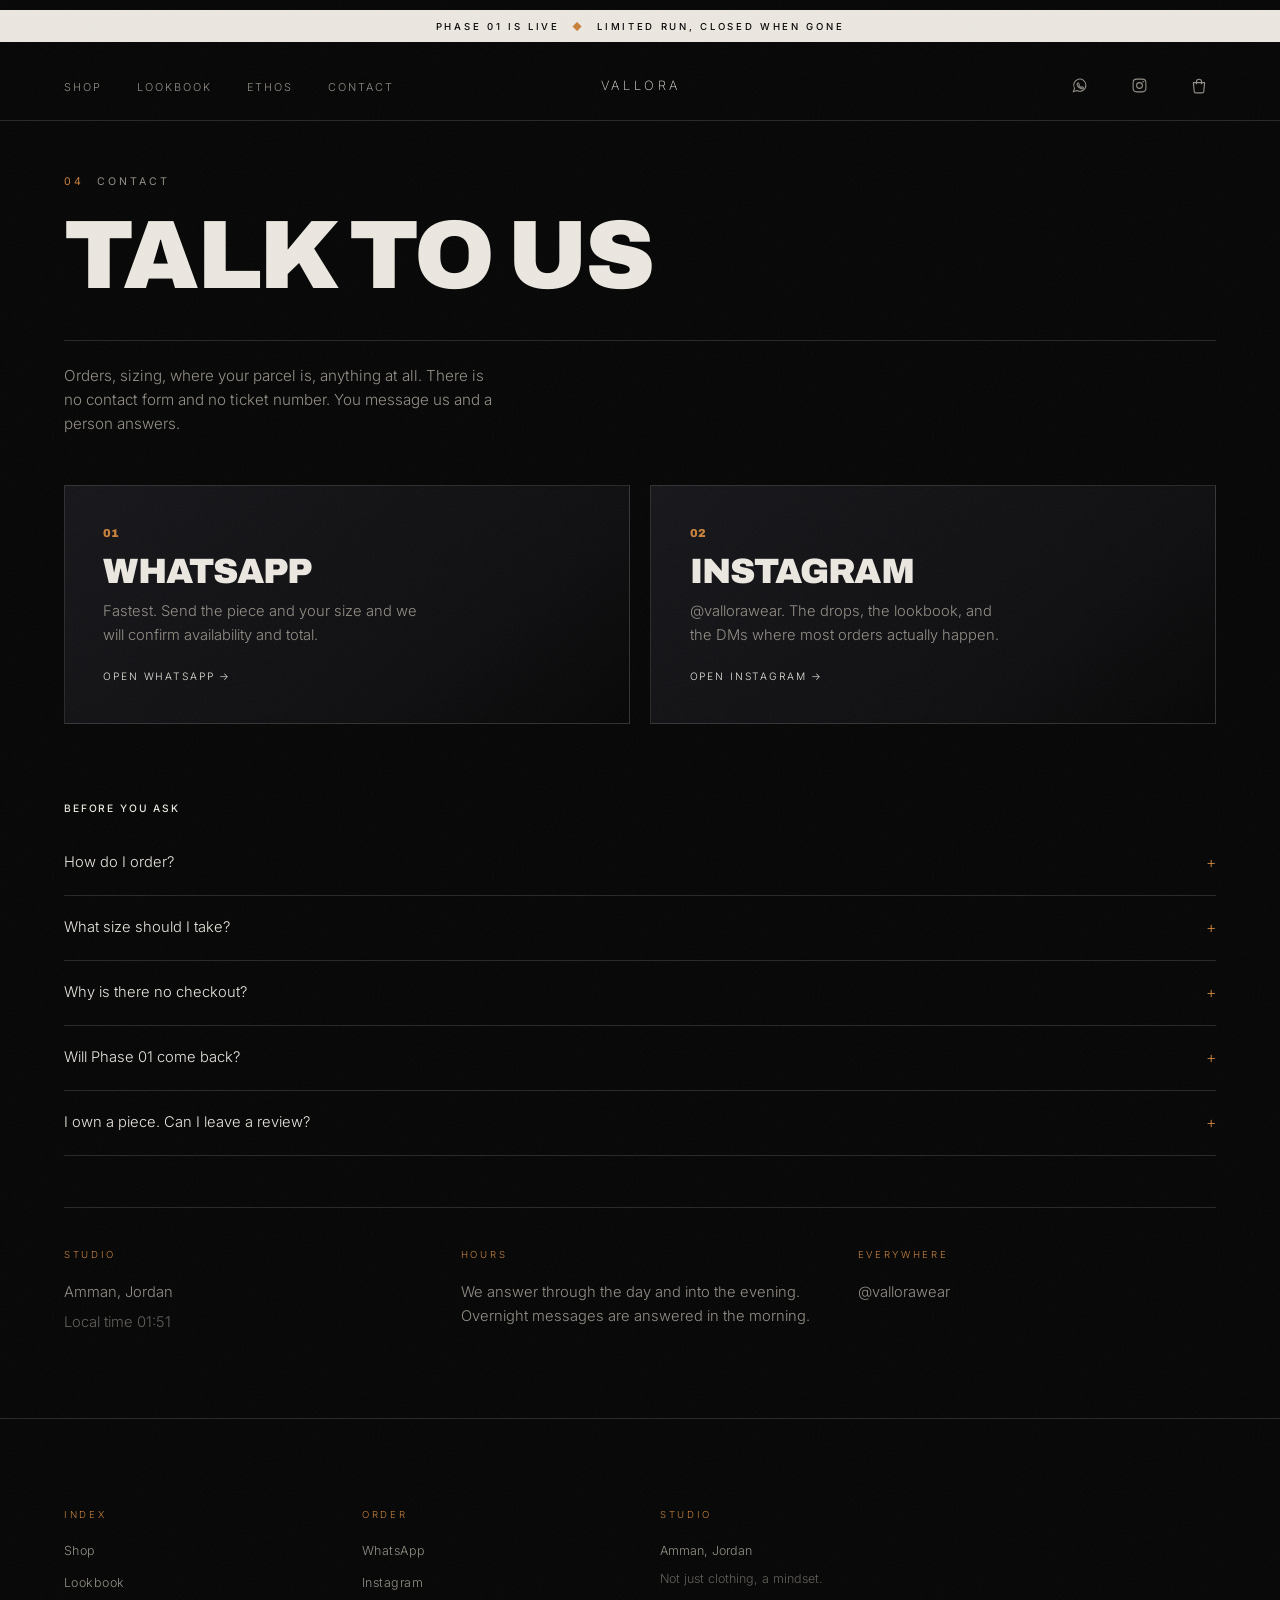
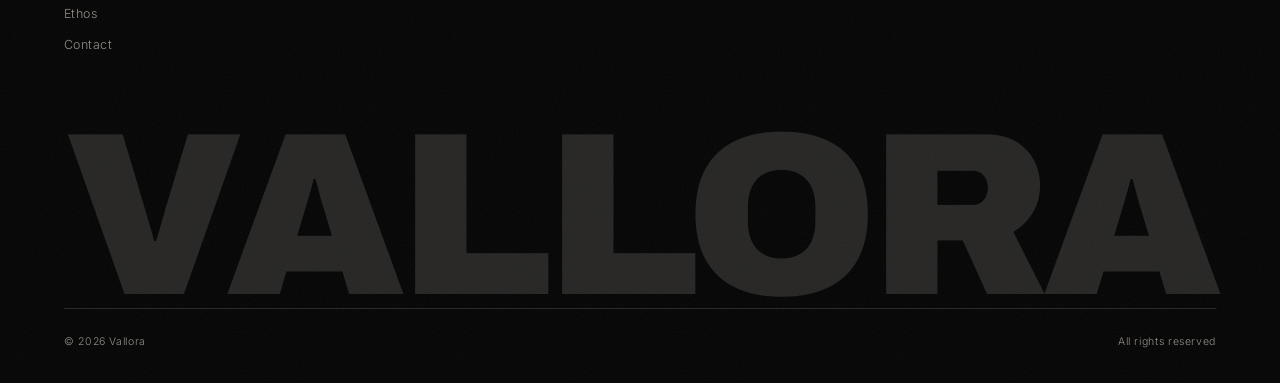
==== commit 7ece8f92: "Make the shop an actual shop: cart, sizes, quantities, order to WhatsApp Every route out of the shop" ====
--- a/contact/index.html
+++ b/contact/index.html
@@ -204,5 +204,6 @@
 
 <script src="../assets/js/config.js"></script>
 <script src="../assets/js/main.js"></script>
+<script src="../assets/js/cart.js"></script>
 </body>
 </html>
--- a/assets/css/style.css
+++ b/assets/css/style.css
@@ -1047,6 +1047,306 @@
 body.is-locked{overflow:hidden}
 
 /* ============================================================
+   CART
+   No accounts, no card fields. The cart is local, and checkout
+   composes the whole order as a WhatsApp message.
+   ============================================================ */
+
+/* the bag lives in the nav and is injected by cart.js, because a cart with no
+   scripting is not a cart and there is no markup fallback to write */
+.bag{
+  position:relative;
+  display:grid;place-items:center;
+  width:34px;height:34px;
+  color:var(--dim);
+  transition:color .35s var(--ease);
+}
+.bag:hover{color:var(--paper)}
+.bag svg{width:18px;height:18px;fill:none;stroke:currentColor;stroke-width:1.5;stroke-linejoin:round}
+.bag__n{
+  position:absolute;top:-2px;right:-4px;
+  min-width:16px;height:16px;
+  padding:0 4px;
+  border-radius:9px;
+  background:var(--ember);
+  color:var(--ink);
+  font-size:.56rem;
+  font-weight:500;
+  line-height:16px;
+  text-align:center;
+}
+.bag__n[hidden]{display:none}
+
+.cart{position:fixed;inset:0;z-index:395}
+.cart[hidden]{display:none}
+
+.cart__scrim{
+  position:absolute;inset:0;
+  background:rgba(6,6,6,.55);
+  backdrop-filter:blur(5px);
+  -webkit-backdrop-filter:blur(5px);
+  opacity:0;
+  transition:opacity .45s var(--ease);
+}
+.cart.is-open .cart__scrim{opacity:1}
+
+/* the cart is part of the store, so it takes the paper ground with it */
+.cart__panel{
+  --bg:var(--paper);
+  --fg:var(--ink);
+  --dim:#6d675e;
+  --line-c:rgba(6,6,6,.16);
+  position:absolute;top:0;right:0;
+  width:min(460px,100%);
+  height:100%;
+  display:flex;
+  flex-direction:column;
+  background:var(--bg);
+  color:var(--fg);
+  transform:translateX(100%);
+  transition:transform .55s var(--ease-mask);
+}
+.cart.is-open .cart__panel{transform:none}
+
+.cart__head{
+  flex:none;
+  display:flex;
+  align-items:center;
+  justify-content:space-between;
+  gap:1rem;
+  padding:1.4rem clamp(1.2rem,3vw,1.8rem);
+  border-bottom:1px solid var(--line-c);
+}
+.cart__head h2{
+  margin:0;
+  font-size:.72rem;
+  font-weight:500;
+  letter-spacing:var(--track-md);
+  text-transform:uppercase;
+}
+.cart__head span{color:var(--dim)}
+
+.cart__close{
+  position:relative;
+  width:34px;height:34px;
+  flex:none;
+}
+.cart__close span{
+  position:absolute;left:8px;top:16px;
+  width:18px;height:1px;
+  background:var(--fg);
+}
+.cart__close span:nth-child(1){transform:rotate(45deg)}
+.cart__close span:nth-child(2){transform:rotate(-45deg)}
+
+.cart__body{
+  flex:1 1 auto;
+  overflow-y:auto;
+  overscroll-behavior:contain;
+  padding:clamp(1.2rem,3vw,1.8rem);
+}
+
+.cart__list{list-style:none;margin:0;padding:0;display:grid;gap:1.2rem}
+.cart__empty{margin:.5rem 0 0;font-size:.9rem;color:var(--dim)}
+.cart__empty[hidden]{display:none}
+
+.cart__item{
+  display:grid;
+  grid-template-columns:72px 1fr auto;
+  gap:1rem;
+  align-items:start;
+  padding-bottom:1.2rem;
+  border-bottom:1px solid var(--line-c);
+}
+.cart__thumb{display:block;aspect-ratio:4/5;overflow:hidden;background:#d8d3c9}
+.cart__thumb img{width:100%;height:100%;object-fit:cover}
+
+.cart__name{
+  display:block;
+  font-size:.72rem;
+  font-weight:500;
+  letter-spacing:var(--track-md);
+  text-transform:uppercase;
+}
+.cart__name:hover{color:var(--ember)}
+.cart__meta{margin:.35rem 0 .7rem;font-size:.76rem;color:var(--dim)}
+.cart__line{margin:0;font-size:.76rem;white-space:nowrap}
+
+.cart__qty{display:flex;align-items:center;gap:.5rem}
+.cart__qty button{
+  width:26px;height:26px;
+  border:1px solid var(--line-c);
+  font-size:.85rem;
+  line-height:1;
+  transition:border-color .3s var(--ease),background .3s var(--ease);
+}
+.cart__qty button:hover{border-color:var(--fg)}
+.cart__qty span{min-width:1.4rem;text-align:center;font-size:.8rem}
+.cart__del{
+  width:auto !important;
+  margin-left:.4rem;
+  border:0 !important;
+  font-size:.62rem !important;
+  letter-spacing:var(--track-md);
+  text-transform:uppercase;
+  color:var(--dim);
+}
+.cart__del:hover{color:var(--fg)}
+
+.cart__details{margin-top:1.8rem}
+.cart__details[hidden]{display:none}
+.cart__details h3{
+  margin:0 0 1.1rem;
+  font-size:.66rem;
+  font-weight:500;
+  letter-spacing:var(--track-md);
+  text-transform:uppercase;
+}
+.cart__details label{
+  display:block;
+  margin-bottom:.4rem;
+  font-size:.58rem;
+  letter-spacing:var(--track-md);
+  text-transform:uppercase;
+  color:var(--dim);
+}
+.cart__details input,.cart__details textarea{
+  width:100%;
+  padding:.7rem .8rem;
+  border:1px solid var(--line-c);
+  background:transparent;
+  color:var(--fg);
+  font:inherit;
+  font-size:.88rem;
+  border-radius:0;
+  transition:border-color .3s var(--ease);
+}
+.cart__details input:focus,.cart__details textarea:focus{outline:none;border-color:var(--fg)}
+.cart__details textarea{min-height:5rem;resize:vertical}
+.cart__details .rform__row{grid-template-columns:1fr;gap:.8rem}
+
+.cart__foot{
+  flex:none;
+  padding:clamp(1.2rem,3vw,1.6rem);
+  border-top:1px solid var(--line-c);
+  background:var(--bg);
+}
+.cart__total{
+  display:flex;
+  align-items:baseline;
+  justify-content:space-between;
+  gap:1rem;
+  margin-bottom:1rem;
+  font-size:.66rem;
+  letter-spacing:var(--track-md);
+  text-transform:uppercase;
+  color:var(--dim);
+}
+.cart__total strong{
+  font-family:"Archivo",sans-serif;
+  font-weight:900;
+  font-size:1.1rem;
+  letter-spacing:-.01em;
+  color:var(--fg);
+  text-transform:none;
+}
+.cart__send{width:100%}
+.cart__send[aria-disabled="true"]{opacity:.4;pointer-events:none}
+.cart__err{
+  margin:0 0 .8rem;
+  font-size:.78rem;
+  color:#b4472f;
+}
+.cart__err[hidden]{display:none}
+.cart__note{margin:.9rem 0 0;font-size:.7rem;line-height:1.5;color:var(--dim)}
+
+/* ── buying row on a product page ───────────────────────── */
+
+/* the fit scale, per the client's reference: five marks, one filled, and
+   three labels. it reports how the piece runs, it is not a control. */
+.fit{margin:1.8rem 0}
+.fit__scale{
+  display:grid;
+  grid-template-columns:repeat(5,1fr);
+  gap:.5rem;
+  margin-bottom:.7rem;
+}
+.fit__scale span{
+  height:3px;
+  background:rgba(6,6,6,.14);
+}
+.fit__scale span.is-on{background:var(--fg)}
+.fit__labels{
+  display:flex;
+  justify-content:space-between;
+  gap:1rem;
+  font-size:.6rem;
+  letter-spacing:var(--track-md);
+  text-transform:uppercase;
+  color:var(--dim);
+}
+.fit__labels span:nth-child(2){text-align:center}
+.fit__labels span:nth-child(3){text-align:right}
+
+.chip.is-out{
+  opacity:.4;
+  cursor:not-allowed;
+  text-decoration:line-through;
+}
+.chip.is-out:hover{border-color:var(--line-c)}
+
+/* asks for a size when someone adds without picking one */
+@keyframes ask{
+  0%,100%{transform:translateX(0)}
+  20%{transform:translateX(-5px)}
+  40%{transform:translateX(5px)}
+  60%{transform:translateX(-3px)}
+  80%{transform:translateX(3px)}
+}
+.chips.is-asking{animation:ask .45s var(--ease)}
+
+.buy{
+  display:grid;
+  grid-template-columns:auto 1fr;
+  gap:.7rem;
+  margin-top:1.6rem;
+}
+.qty{
+  display:flex;
+  align-items:center;
+  border:1px solid var(--fg);
+}
+.qty button{
+  width:44px;height:100%;
+  font-size:1rem;
+  line-height:1;
+  transition:background .3s var(--ease),color .3s var(--ease);
+}
+.qty button:hover{background:var(--fg);color:var(--bg)}
+.qty span{
+  min-width:2.4rem;
+  text-align:center;
+  font-size:.85rem;
+  font-variant-numeric:tabular-nums;
+}
+.buy .btn{width:100%}
+.buy__err{
+  grid-column:1/-1;
+  margin:.2rem 0 0;
+  font-size:.76rem;
+  color:#b4472f;
+}
+.buy__err[hidden]{display:none}
+
+.pdp__alt{
+  margin-top:1rem;
+  font-size:.76rem;
+  color:var(--dim);
+}
+.pdp__alt a{border-bottom:1px solid var(--line-c)}
+.pdp__alt a:hover{border-color:var(--fg);color:var(--fg)}
+
+/* ============================================================
    inner pages
    Every page except the landing opens under a solid nav and a
    page head, so the top of a page always tells you where you are.
